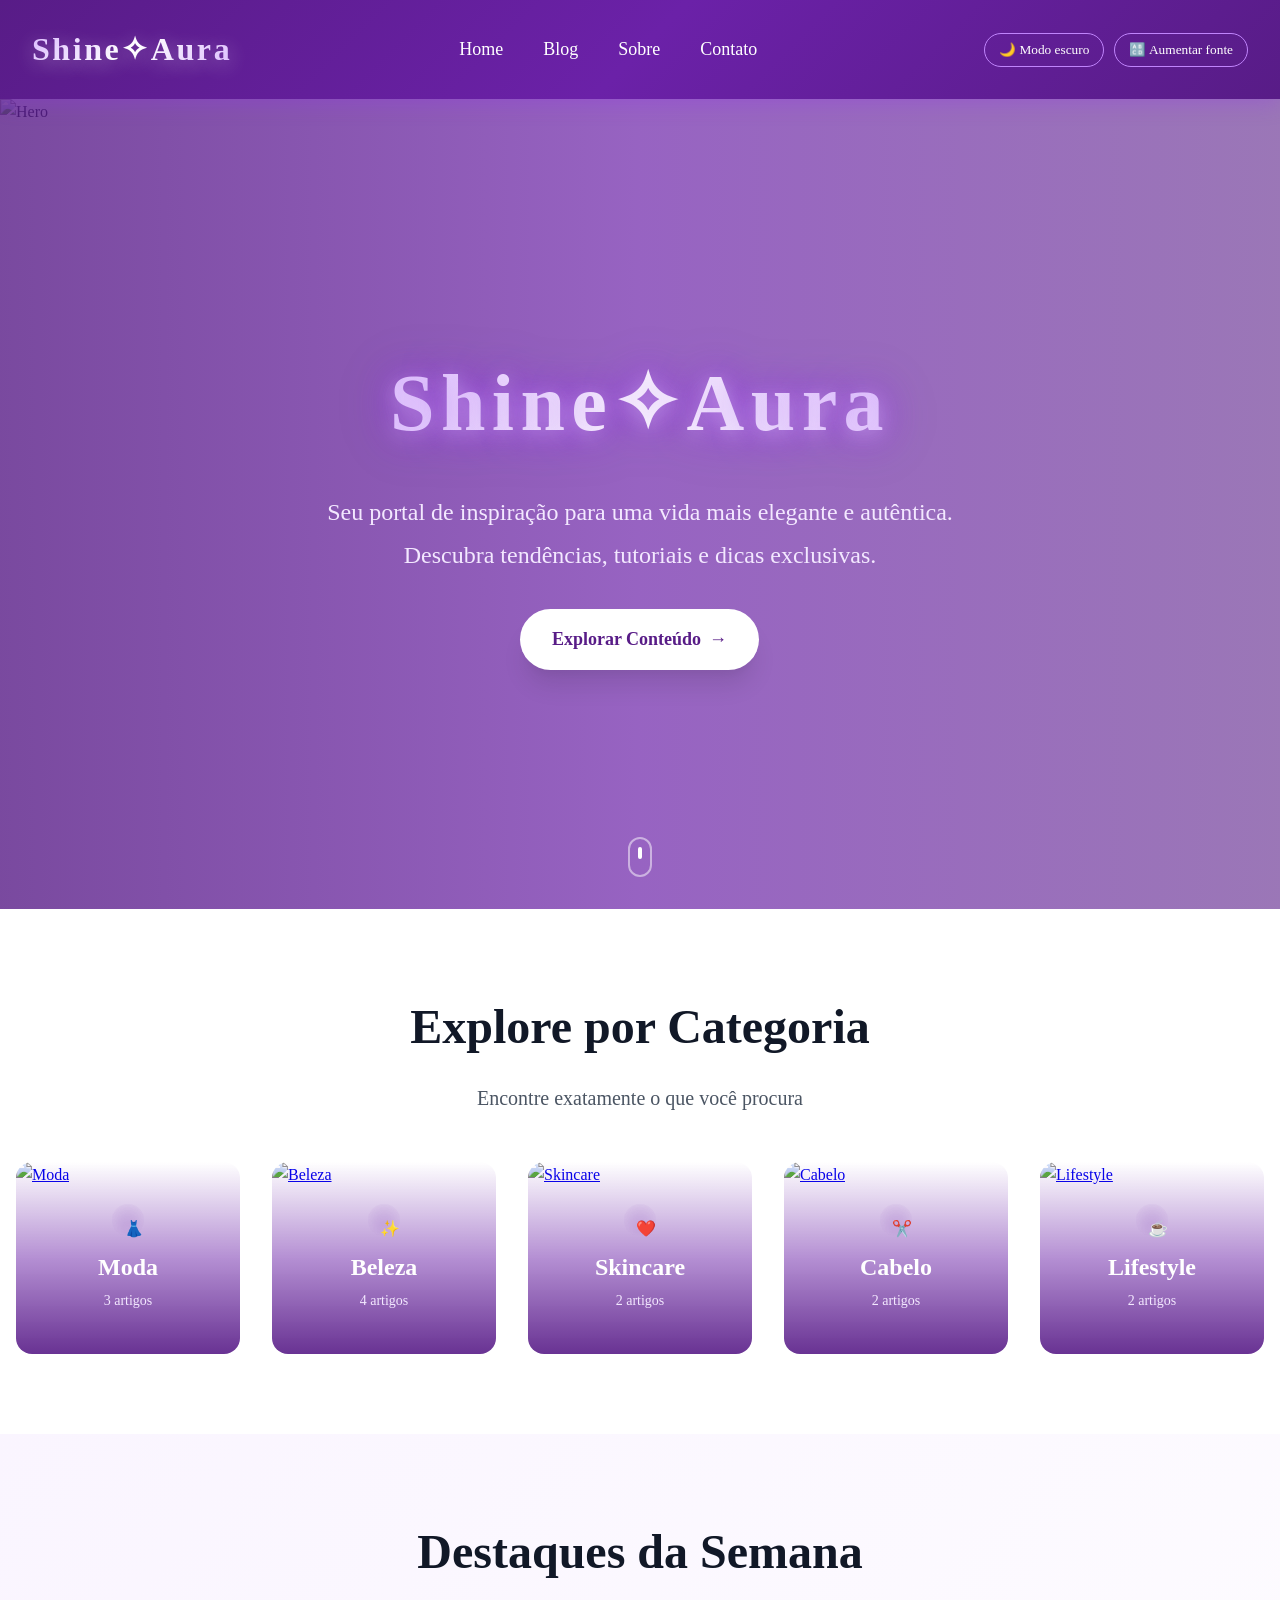
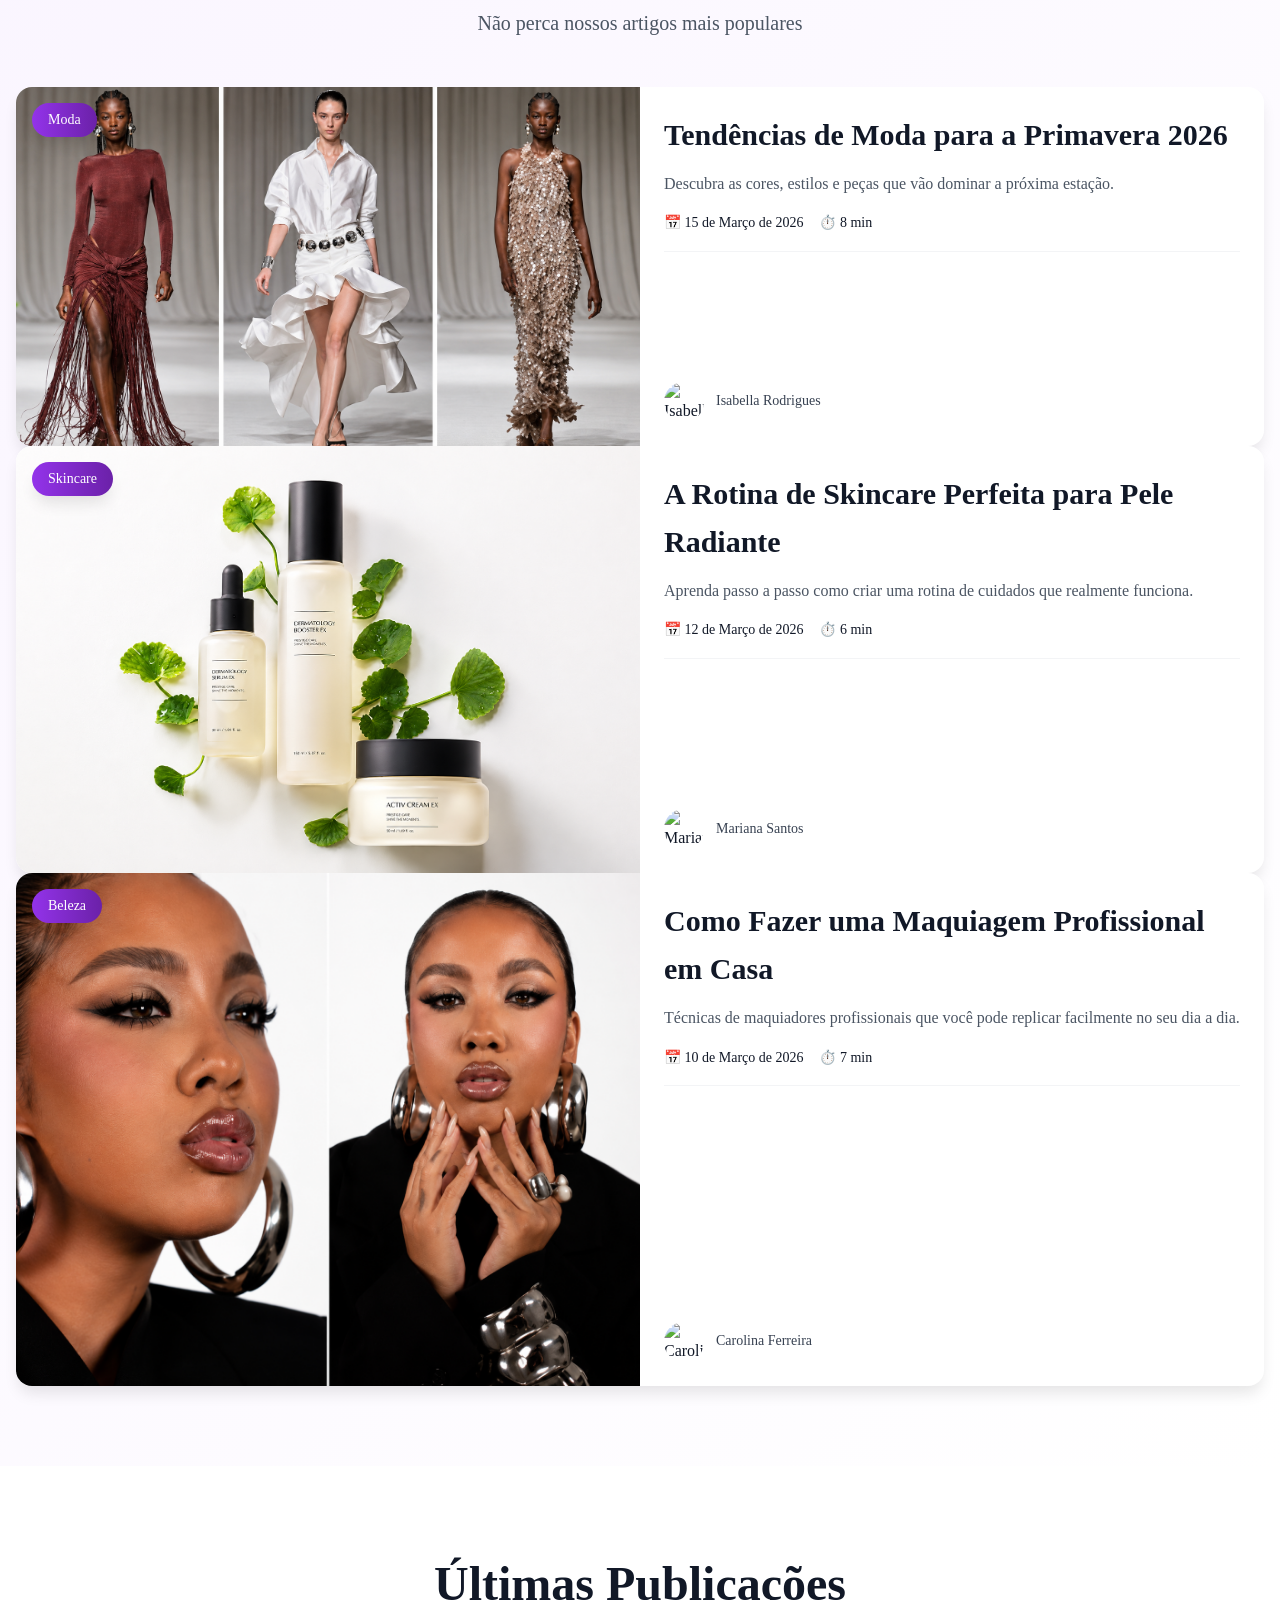
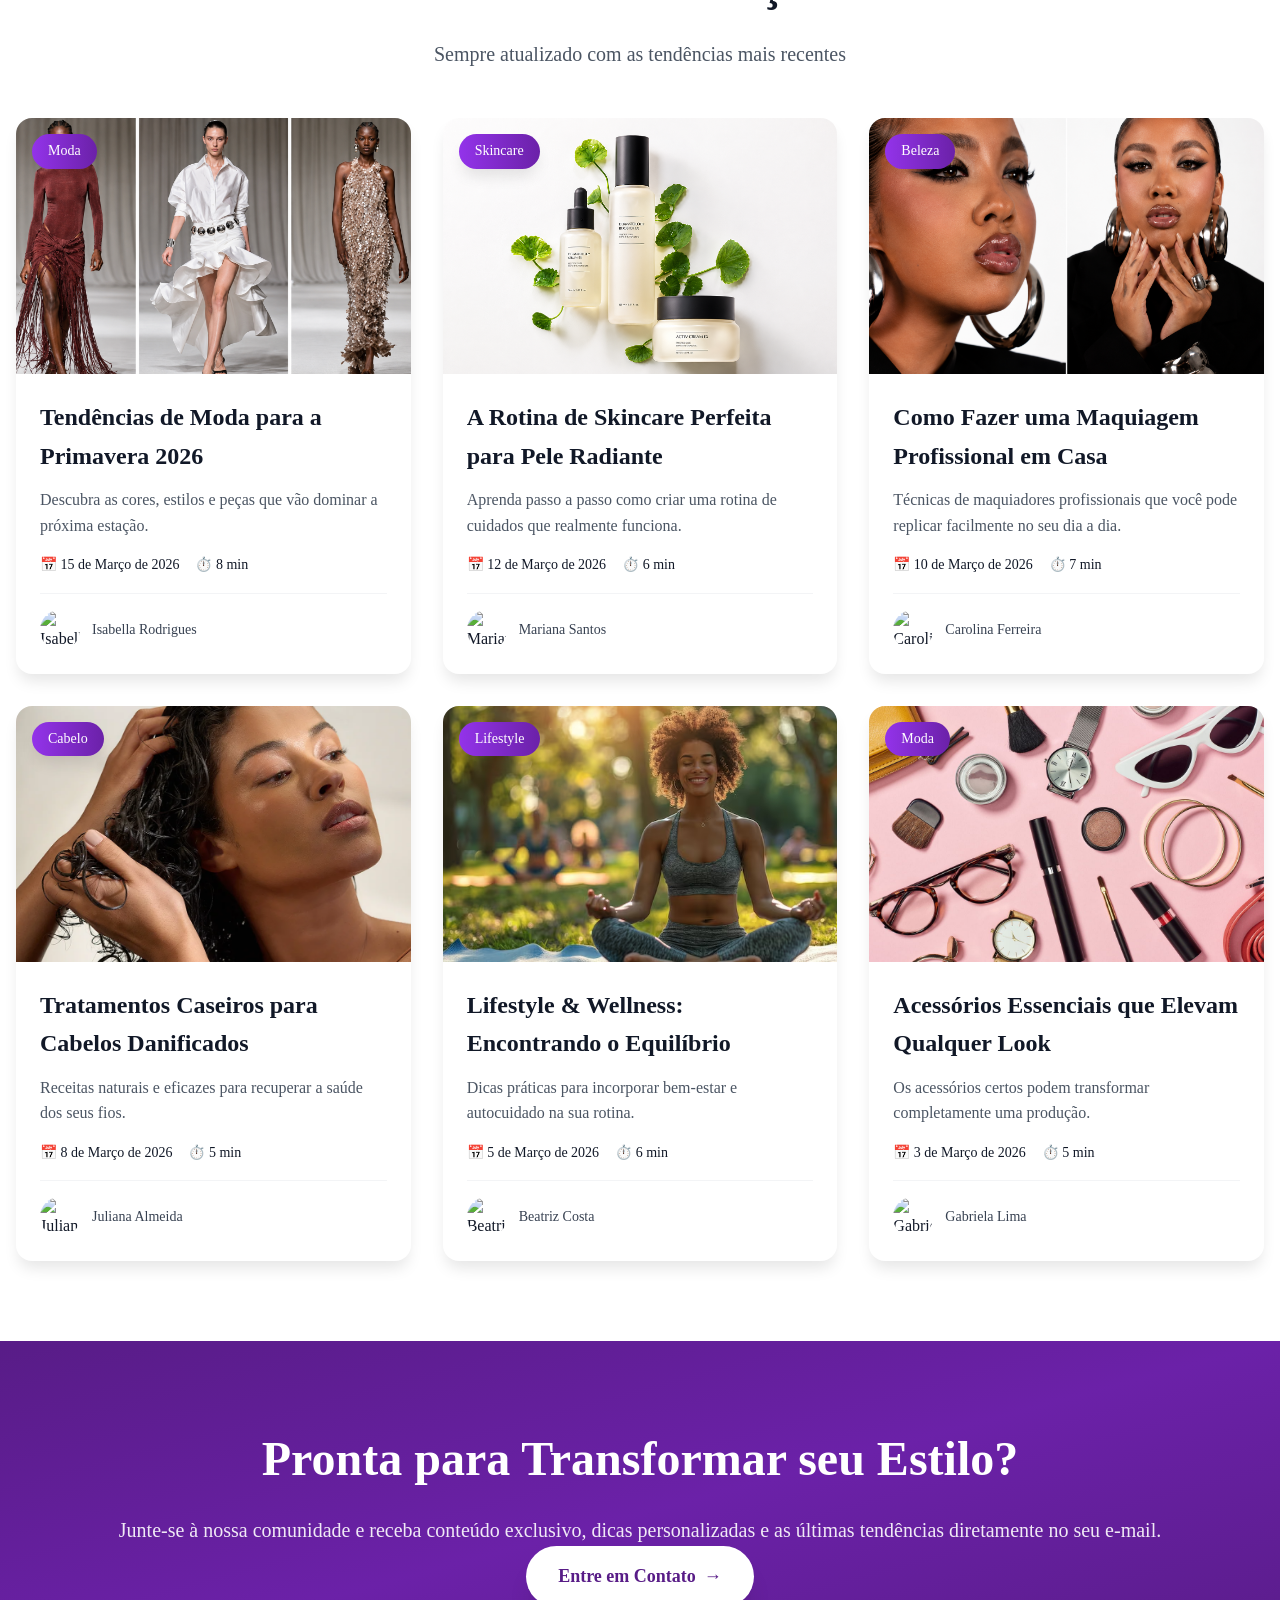
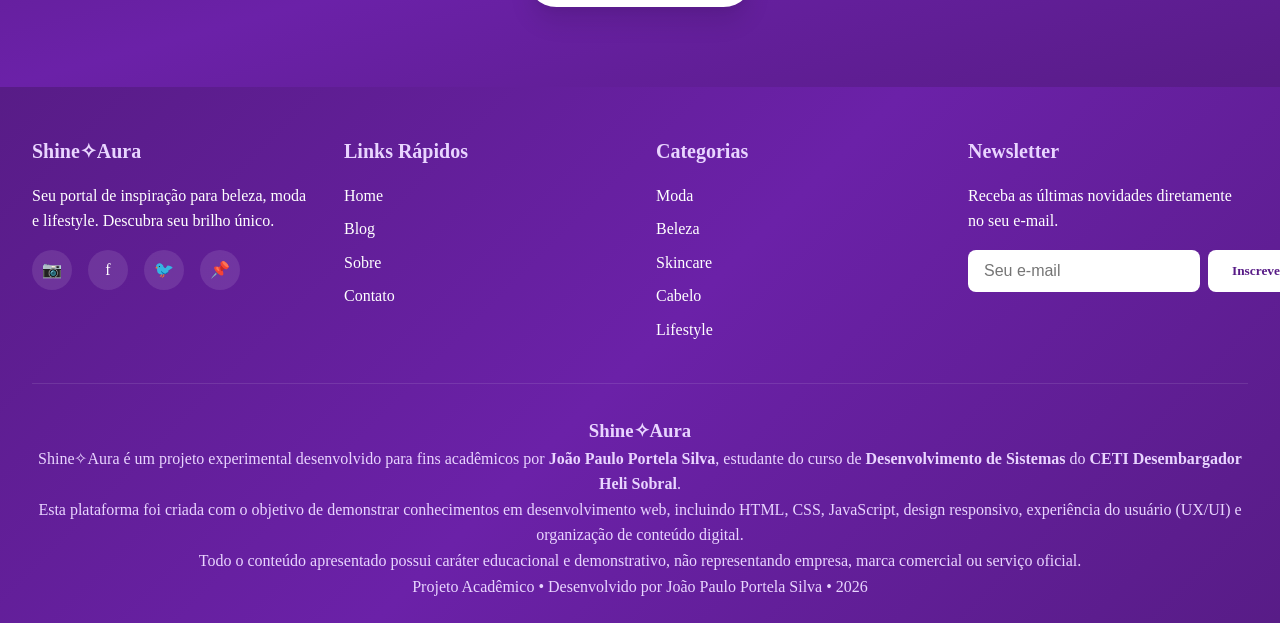
==== index.html @ 59c4547e "Add files via upload" ====
<!DOCTYPE html>
<html lang="pt-BR">
<head>
    <meta charset="UTF-8">
    <meta name="viewport" content="width=device-width, initial-scale=1.0">
    <title>Shine✧Aura - Seu Portal de Beleza, Moda e Lifestyle</title>
    <link rel="stylesheet" href="css/styles.css">
    <link rel="preconnect" href="https://fonts.googleapis.com">
    <link rel="preconnect" href="https://fonts.gstatic.com" crossorigin>
</head>
<body>
    <!-- Header -->
    <header>
        <div class="header-container">
            <a href="index.html" class="logo font-playfair">Shine✧Aura</a>
            <button class="mobile-menu-toggle" aria-label="Menu">☰</button>
            <nav>
                <ul>
                    <li><a href="index.html" class="font-cormorant">Home</a></li>
                    <li><a href="pages/blog.html" class="font-cormorant">Blog</a></li>
                    <li><a href="pages/sobre.html" class="font-cormorant">Sobre</a></li>
                    <li><a href="pages/contato.html" class="font-cormorant">Contato</a></li>
                </ul>
            </nav>
            <div class="theme-controls">
                <button id="theme-toggle" type="button" onclick="alterarTema()">🌙 Modo escuro</button>
                <button id="font-toggle" type="button" onclick="alterarFonte()">🔠 Aumentar fonte</button>
            </div>
        </div>
    </header>

    <!-- Hero Section -->
    <section class="hero-section">
        <div class="hero-background">
            <img src="https://images.unsplash.com/photo-1634826260499-7d97a6049913?crop=entropy&cs=tinysrgb&fit=max&fm=jpg&w=1920" alt="Hero">
            <div class="hero-overlay"></div>
        </div>
        <div class="hero-content">
            <h1 class="hero-title font-playfair">Shine✧Aura</h1>
            <p class="hero-subtitle font-lora">
                Seu portal de inspiração para uma vida mais elegante e autêntica. Descubra tendências, tutoriais e dicas exclusivas.
            </p>
            <a href="pages/blog.html" class="hero-btn font-cormorant">
                Explorar Conteúdo
                <span>→</span>
            </a>
        </div>
        <div class="scroll-indicator">
            <div class="scroll-indicator-inner">
                <div class="scroll-indicator-dot"></div>
            </div>
        </div>
    </section>

    <!-- Categories Section -->
    <section class="section">
        <div class="section-container">
            <div class="section-header fade-in">
                <h2 class="section-title font-playfair">Explore por Categoria</h2>
                <p class="section-subtitle font-lora">Encontre exatamente o que você procura</p>
            </div>
            <div class="grid grid-5" id="categories-grid"></div>
        </div>
    </section>

    <!-- Featured Posts Section -->
    <section class="section bg-gradient-purple">
        <div class="section-container">
            <div class="section-header fade-in">
                <h2 class="section-title font-playfair">Destaques da Semana</h2>
                <p class="section-subtitle font-lora">Não perca nossos artigos mais populares</p>
            </div>
            <div id="featured-posts"></div>
        </div>
    </section>

    <!-- Latest Posts Section -->
    <section class="section">
        <div class="section-container">
            <div class="section-header fade-in">
                <h2 class="section-title font-playfair">Últimas Publicações</h2>
                <p class="section-subtitle font-lora">Sempre atualizado com as tendências mais recentes</p>
            </div>
            <div class="grid grid-3" id="latest-posts"></div>
        </div>
    </section>

    <!-- CTA Section -->
    <section class="section bg-gradient-purple-dark" style="color: white;">
        <div class="section-container text-center">
            <h2 class="section-title font-playfair">Pronta para Transformar seu Estilo?</h2>
            <p class="section-subtitle font-lora" style="color: rgba(255,255,255,0.9);">
                Junte-se à nossa comunidade e receba conteúdo exclusivo, dicas personalizadas e as últimas tendências diretamente no seu e-mail.
            </p>
            <a href="pages/contato.html" class="hero-btn font-cormorant">
                Entre em Contato
                <span>→</span>
            </a>
        </div>
    </section>

    <!-- Footer -->
    <footer>
        <div class="footer-container">
            <div class="footer-content">
                <div class="footer-section">
                    <h3 class="font-playfair">Shine✧Aura</h3>
                    <p class="font-lora">Seu portal de inspiração para beleza, moda e lifestyle. Descubra seu brilho único.</p>
                    <div class="footer-social">
                        <a href="#" aria-label="Instagram">📷</a>
                        <a href="#" aria-label="Facebook">f</a>
                        <a href="#" aria-label="Twitter">🐦</a>
                        <a href="#" aria-label="Pinterest">📌</a>
                    </div>
                </div>
                <div class="footer-section">
                    <h3 class="font-playfair">Links Rápidos</h3>
                    <ul class="font-lora">
                        <li><a href="index.html">Home</a></li>
                        <li><a href="pages/blog.html">Blog</a></li>
                        <li><a href="pages/sobre.html">Sobre</a></li>
                        <li><a href="pages/contato.html">Contato</a></li>
                    </ul>
                </div>
                <div class="footer-section">
                    <h3 class="font-playfair">Categorias</h3>
                    <ul class="font-lora">
                        <li><a href="pages/blog.html">Moda</a></li>
                        <li><a href="pages/blog.html">Beleza</a></li>
                        <li><a href="pages/blog.html">Skincare</a></li>
                        <li><a href="pages/blog.html">Cabelo</a></li>
                        <li><a href="pages/blog.html">Lifestyle</a></li>
                    </ul>
                </div>
                <div class="footer-section">
                    <h3 class="font-playfair">Newsletter</h3>
                    <p class="font-lora">Receba as últimas novidades diretamente no seu e-mail.</p>
                    <form class="footer-newsletter">
                        <input type="email" placeholder="Seu e-mail" required>
                        <button type="submit" class="font-cormorant">Inscrever</button>
                    </form>
                </div>
            </div>
           <div class="footer-bottom font-lora">

    <h3>Shine✧Aura</h3>

    <p>
        Shine✧Aura é um projeto experimental desenvolvido para fins acadêmicos por
        <strong>João Paulo Portela Silva</strong>, estudante do curso de
        <strong>Desenvolvimento de Sistemas</strong> do
        <strong>CETI Desembargador Heli Sobral</strong>.
    </p>

    <p>
        Esta plataforma foi criada com o objetivo de demonstrar conhecimentos em
        desenvolvimento web, incluindo HTML, CSS, JavaScript, design responsivo,
        experiência do usuário (UX/UI) e organização de conteúdo digital.
    </p>

    <p>
        Todo o conteúdo apresentado possui caráter educacional e demonstrativo,
        não representando empresa, marca comercial ou serviço oficial.
    </p>

    <p class="footer-copy">
        Projeto Acadêmico • Desenvolvido por João Paulo Portela Silva • 2026
    </p>

</div>
    </footer>

    <script src="js/data.js"></script>
    <script src="js/main.js"></script>
</body>
</html>
---- css/styles.css ----
/* Reset e Base */
* {
  margin: 0;
  padding: 0;
  box-sizing: border-box;
}

:root {
  --purple-50: #faf5ff;
  --purple-100: #f3e8ff;
  --purple-200: #e9d5ff;
  --purple-300: #d8b4fe;
  --purple-600: #9333ea;
  --purple-700: #7e22ce;
  --purple-800: #6b21a8;
  --purple-900: #581c87;
  --gray-50: #f9fafb;
  --gray-100: #f3f4f6;
  --gray-200: #e5e7eb;
  --gray-600: #4b5563;
  --gray-700: #374151;
  --gray-900: #111827;
  --white: #ffffff;
  --black: #000000;
}

body {
  font-family: 'Lora', serif;
  line-height: 1.6;
  color: var(--gray-900);
  background-color: var(--white);
}

/* Fontes */
@import url('https://fonts.googleapis.com/css2?family=Playfair+Display:wght@400;500;600;700;800;900&family=Lora:wght@400;500;600;700&family=Cormorant+Garamond:wght@300;400;500;600;700&display=swap');

.font-playfair {
  font-family: 'Playfair Display', serif;
}

.font-lora {
  font-family: 'Lora', serif;
}

.font-cormorant {
  font-family: 'Cormorant Garamond', serif;
}

/* Header */
header {
  background: linear-gradient(135deg, var(--purple-900) 0%, var(--purple-800) 50%, var(--purple-900) 100%);
  padding: 1.5rem 0;
  position: sticky;
  top: 0;
  z-index: 1000;
  box-shadow: 0 4px 20px rgba(147, 51, 234, 0.3);
}

.header-container {
  max-width: 1280px;
  margin: 0 auto;
  padding: 0 2rem;
  display: flex;
  justify-content: space-between;
  align-items: center;
}

.logo {
  font-size: 2rem;
  font-weight: 700;
  background: linear-gradient(135deg, var(--purple-300) 0%, var(--white) 50%, var(--purple-300) 100%);
  -webkit-background-clip: text;
  -webkit-text-fill-color: transparent;
  background-clip: text;
  letter-spacing: 0.08em;
  text-shadow: 0 4px 20px rgba(255, 255, 255, 0.4);
  text-decoration: none;
}

nav ul {
  list-style: none;
  display: flex;
  gap: 2.5rem;
  align-items: center;
}

nav a {
  color: var(--white);
  text-decoration: none;
  font-size: 1.125rem;
  transition: all 0.3s ease;
  position: relative;
}

nav a:hover {
  color: var(--purple-300);
  transform: translateY(-2px);
}

nav a::after {
  content: '';
  position: absolute;
  bottom: -5px;
  left: 0;
  width: 0;
  height: 2px;
  background: var(--purple-300);
  transition: width 0.3s ease;
}

nav a:hover::after {
  width: 100%;
}

/* Mobile Menu Toggle */
.mobile-menu-toggle {
  display: none;
  background: none;
  border: none;
  color: var(--white);
  font-size: 1.5rem;
  cursor: pointer;
}

/* ================================
   CONTROLES DE ACESSIBILIDADE
================================ */
.theme-controls { display: flex; gap: 10px; align-items: center; }

.theme-controls button {
  border: 1px solid #c084fc;
  background: transparent;
  color: #ffffff;
  padding: 8px 14px;
  border-radius: 20px;
  cursor: pointer;
  font-family: inherit;
  transition: 0.3s;
}

.theme-controls button:hover { background: #ffffff; color: #581c87; }

/* ================================
   MODO ESCURO
================================ */
body.escuro { background: #121212; color: #f5f5f5; }
body.escuro header { background: #18121f; }
body.escuro .section { background: #121212; }
body.escuro .section-title,
body.escuro h1,
body.escuro h2,
body.escuro h3 { color: #ffffff; }
body.escuro .section-subtitle,
body.escuro p { color: #dddddd; }
body.escuro .theme-controls button { color: #ffffff; border-color: #c084fc; }
body.escuro .theme-controls button:hover { background: #c084fc; color: #18121f; }

/* ================================
   FONTE AUMENTADA
================================ */
body.fonte-grande { font-size: 18px; }
body.fonte-grande p { font-size: 1.1em; }
body.fonte-grande li,
body.fonte-grande a { font-size: 1.05em; }

/* Hero Section */
.hero-section {
  position: relative;
  min-height: 90vh;
  display: flex;
  align-items: center;
  justify-content: center;
  overflow: hidden;
}

.hero-background {
  position: absolute;
  inset: 0;
  z-index: 0;
}

.hero-background img {
  width: 100%;
  height: 100%;
  object-fit: cover;
  object-position: center;
}

.hero-overlay {
  position: absolute;
  inset: 0;
  background: linear-gradient(to right, rgba(88, 28, 135, 0.8), rgba(107, 33, 168, 0.7), rgba(88, 28, 135, 0.6));
}

.hero-content {
  position: relative;
  z-index: 10;
  max-width: 1280px;
  margin: 0 auto;
  padding: 0 2rem;
  text-align: center;
  color: var(--white);
}

.hero-title {
  font-size: clamp(3rem, 8vw, 5rem);
  margin-bottom: 1.5rem;
  background: linear-gradient(to right, var(--purple-300), var(--white), var(--purple-300));
  -webkit-background-clip: text;
  -webkit-text-fill-color: transparent;
  background-clip: text;
  letter-spacing: 0.08em;
  text-shadow: 0 4px 20px rgba(255, 255, 255, 0.4), 0 0 40px rgba(147, 51, 234, 0.6);
  filter: drop-shadow(0 2px 15px rgba(147, 51, 234, 0.5));
  animation: fadeInUp 0.8s ease-out 0.2s both;
}

.hero-subtitle {
  font-size: clamp(1.25rem, 3vw, 1.5rem);
  margin-bottom: 2rem;
  color: var(--purple-100);
  max-width: 42rem;
  margin-left: auto;
  margin-right: auto;
  line-height: 1.8;
  animation: fadeInUp 0.8s ease-out 0.4s both;
}

.hero-btn {
  display: inline-flex;
  align-items: center;
  gap: 0.5rem;
  padding: 1rem 2rem;
  background: var(--white);
  color: var(--purple-900);
  border-radius: 9999px;
  font-weight: 600;
  font-size: 1.125rem;
  text-decoration: none;
  box-shadow: 0 20px 25px -5px rgba(0, 0, 0, 0.1), 0 10px 10px -5px rgba(0, 0, 0, 0.04);
  transition: all 0.3s ease;
  animation: fadeInUp 0.8s ease-out 0.6s both;
}

.hero-btn:hover {
  transform: scale(1.05);
  box-shadow: 0 25px 50px -12px rgba(0, 0, 0, 0.25);
}

/* Scroll Indicator */
.scroll-indicator {
  position: absolute;
  bottom: 2rem;
  left: 50%;
  transform: translateX(-50%);
  animation: bounce 2s infinite;
}

.scroll-indicator-inner {
  width: 1.5rem;
  height: 2.5rem;
  border: 2px solid rgba(255, 255, 255, 0.5);
  border-radius: 9999px;
  display: flex;
  align-items: flex-start;
  justify-content: center;
  padding: 0.5rem;
}

.scroll-indicator-dot {
  width: 0.25rem;
  height: 0.75rem;
  background: var(--white);
  border-radius: 9999px;
}

/* Section */
.section {
  padding: 5rem 1rem;
}

.section-container {
  max-width: 1280px;
  margin: 0 auto;
}

.section-header {
  text-align: center;
  margin-bottom: 3rem;
}

.section-title {
  font-size: clamp(2.5rem, 5vw, 3rem);
  margin-bottom: 1rem;
}

.section-subtitle {
  font-size: 1.25rem;
  color: var(--gray-600);
}

/* Grid */
.grid {
  display: grid;
  gap: 2rem;
}

.grid-1 { grid-template-columns: repeat(1, 1fr); }
.grid-2 { grid-template-columns: repeat(2, 1fr); }
.grid-3 { grid-template-columns: repeat(3, 1fr); }
.grid-4 { grid-template-columns: repeat(4, 1fr); }
.grid-5 { grid-template-columns: repeat(5, 1fr); }

/* Category Card */
.category-card {
  position: relative;
  height: 12rem;
  border-radius: 1rem;
  overflow: hidden;
  cursor: pointer;
  transition: transform 0.3s ease;
}

.category-card:hover {
  transform: scale(1.05);
}

.category-card img {
  width: 100%;
  height: 100%;
  object-fit: cover;
  object-position: center;
  transition: transform 0.6s ease;
}

.category-card:hover img {
  transform: scale(1.1);
}

.category-overlay {
  position: absolute;
  inset: 0;
  background: linear-gradient(to top, rgba(88, 28, 135, 0.9), rgba(107, 33, 168, 0.5), transparent);
}

.category-content {
  position: absolute;
  inset: 0;
  display: flex;
  flex-direction: column;
  align-items: center;
  justify-content: center;
  color: var(--white);
  padding: 1.5rem;
}

.category-icon {
  width: 2rem;
  height: 2rem;
  margin-bottom: 0.75rem;
  padding: 0.75rem;
  background: rgba(255, 255, 255, 0.2);
  backdrop-filter: blur(10px);
  border-radius: 9999px;
  transition: transform 0.6s ease;
}

.category-card:hover .category-icon {
  transform: rotate(360deg);
}

.category-name {
  font-size: 1.5rem;
  margin-bottom: 0.25rem;
}

.category-count {
  font-size: 0.875rem;
  color: var(--purple-100);
}

/* Blog Card */
.blog-card {
  background: var(--white);
  border-radius: 1rem;
  overflow: hidden;
  box-shadow: 0 10px 15px -3px rgba(0, 0, 0, 0.1);
  transition: all 0.3s ease;
  height: 100%;
  display: flex;
  flex-direction: column;
}

.blog-card:hover {
  transform: translateY(-8px);
  box-shadow: 0 25px 50px -12px rgba(0, 0, 0, 0.25);
}

.blog-card-image {
  position: relative;
  height: 16rem;
  overflow: hidden;
}

.blog-card-image img {
  width: 100%;
  height: 100%;
  object-fit: cover;
  object-position: center;
  transition: transform 0.6s ease;
}

.blog-card:hover .blog-card-image img {
  transform: scale(1.1);
}

.blog-card-badge {
  position: absolute;
  top: 1rem;
  left: 1rem;
  padding: 0.375rem 1rem;
  background: linear-gradient(to right, var(--purple-600), var(--purple-800));
  color: var(--white);
  font-size: 0.875rem;
  border-radius: 9999px;
  box-shadow: 0 10px 15px -3px rgba(0, 0, 0, 0.1);
}

.blog-card-overlay {
  position: absolute;
  inset: 0;
  background: linear-gradient(to top, rgba(0, 0, 0, 0.5), transparent);
  opacity: 0;
  transition: opacity 0.3s ease;
}

.blog-card:hover .blog-card-overlay {
  opacity: 1;
}

.blog-card-content {
  padding: 1.5rem;
  flex: 1;
  display: flex;
  flex-direction: column;
}

.blog-card-title {
  font-size: 1.5rem;
  margin-bottom: 0.75rem;
  color: var(--gray-900);
  transition: color 0.3s ease;
}

.blog-card:hover .blog-card-title {
  color: var(--purple-700);
}

.blog-card-excerpt {
  color: var(--gray-600);
  margin-bottom: 1rem;
  display: -webkit-box;
  -webkit-line-clamp: 2;
  line-clamp: 2;
  -webkit-box-orient: vertical;
  overflow: hidden;
}

.blog-card-meta {
  display: flex;
  align-items: center;
  gap: 1rem;
  font-size: 0.875rem;
  color: var(--gray-500);
  margin-bottom: 1rem;
  padding-bottom: 1rem;
  border-bottom: 1px solid var(--gray-100);
}

.blog-card-meta-item {
  display: flex;
  align-items: center;
  gap: 0.25rem;
}

.blog-card-author {
  display: flex;
  align-items: center;
  gap: 0.75rem;
  margin-top: auto;
}

.blog-card-author img {
  width: 2.5rem;
  height: 2.5rem;
  border-radius: 9999px;
  object-fit: cover;
  object-position: center;
}

.blog-card-author-name {
  font-size: 0.875rem;
  color: var(--gray-700);
}

/* Featured Blog Card */
.blog-card-featured {
  display: flex;
  flex-direction: row;
}

.blog-card-featured .blog-card-image {
  width: 50%;
  height: auto;
}

.blog-card-featured .blog-card-content {
  width: 50%;
  display: flex;
  flex-direction: column;
  justify-content: center;
}

.blog-card-featured .blog-card-title {
  font-size: 1.875rem;
}

/* Footer */
footer {
  background: linear-gradient(135deg, var(--purple-900) 0%, var(--purple-800) 50%, var(--purple-900) 100%);
  color: var(--white);
  padding: 3rem 0 1.5rem;
}

.footer-container {
  max-width: 1280px;
  margin: 0 auto;
  padding: 0 2rem;
}

.footer-content {
  display: grid;
  grid-template-columns: repeat(auto-fit, minmax(250px, 1fr));
  gap: 2rem;
  margin-bottom: 2rem;
}

.footer-section h3 {
  font-size: 1.25rem;
  margin-bottom: 1rem;
  color: var(--purple-200);
}

.footer-section ul {
  list-style: none;
}

.footer-section li {
  margin-bottom: 0.5rem;
}

.footer-section a {
  color: var(--white);
  text-decoration: none;
  transition: color 0.3s ease;
}

.footer-section a:hover {
  color: var(--purple-300);
}

.footer-newsletter {
  display: flex;
  gap: 0.5rem;
  margin-top: 1rem;
}

.footer-newsletter input {
  flex: 1;
  padding: 0.75rem 1rem;
  border: none;
  border-radius: 0.5rem;
  font-size: 1rem;
}

.footer-newsletter button {
  padding: 0.75rem 1.5rem;
  background: var(--white);
  color: var(--purple-900);
  border: none;
  border-radius: 0.5rem;
  font-weight: 600;
  cursor: pointer;
  transition: transform 0.3s ease;
}

.footer-newsletter button:hover {
  transform: scale(1.05);
}

.footer-social {
  display: flex;
  gap: 1rem;
  margin-top: 1rem;
}

.footer-social a {
  width: 2.5rem;
  height: 2.5rem;
  display: flex;
  align-items: center;
  justify-content: center;
  background: rgba(255, 255, 255, 0.1);
  border-radius: 9999px;
  transition: all 0.3s ease;
}

.footer-social a:hover {
  background: var(--white);
  color: var(--purple-900);
  transform: translateY(-3px);
}

.footer-bottom {
  text-align: center;
  padding-top: 2rem;
  border-top: 1px solid rgba(255, 255, 255, 0.1);
  color: var(--purple-200);
}

/* Background Gradients */
.bg-gradient-purple {
  background: linear-gradient(to bottom right, var(--purple-50), var(--white));
}

.bg-gradient-purple-dark {
  background: linear-gradient(to bottom right, var(--purple-900), var(--purple-800), var(--purple-900));
}

/* Animations */
@keyframes fadeInUp {
  from {
    opacity: 0;
    transform: translateY(30px);
  }
  to {
    opacity: 1;
    transform: translateY(0);
  }
}

@keyframes bounce {
  0%, 100% {
    transform: translateX(-50%) translateY(0);
  }
  50% {
    transform: translateX(-50%) translateY(10px);
  }
}

.fade-in {
  animation: fadeInUp 0.5s ease-out both;
}

/* Responsive */
@media (max-width: 1024px) {
  .grid-5 { grid-template-columns: repeat(3, 1fr); }
  .grid-4 { grid-template-columns: repeat(2, 1fr); }
  .blog-card-featured {
    flex-direction: column;
  }
  .blog-card-featured .blog-card-image,
  .blog-card-featured .blog-card-content {
    width: 100%;
  }
}

@media (max-width: 768px) {
  .mobile-menu-toggle {
    display: block;
  }

  .header-container { flex-wrap: wrap; gap: 1rem; }
  .theme-controls { width: 100%; justify-content: center; }

  nav ul {
    display: none;
    flex-direction: column;
    position: absolute;
    top: 100%;
    left: 0;
    right: 0;
    background: var(--purple-900);
    padding: 1rem;
    gap: 1rem;
  }

  nav ul.active {
    display: flex;
  }

  .grid-5,
  .grid-4,
  .grid-3,
  .grid-2 {
    grid-template-columns: repeat(1, 1fr);
  }

  .hero-title {
    font-size: 3rem;
  }
}

/* Utilities */
.text-center { text-align: center; }
.mt-8 { margin-top: 2rem; }
.mb-8 { margin-bottom: 2rem; }
.hidden { display: none; }

/* Filter Buttons */
.filter-btn {
  padding: 0.75rem 1.5rem;
  background: white;
  color: var(--purple-700);
  border: 2px solid var(--purple-200);
  border-radius: 9999px;
  font-size: 1rem;
  font-weight: 600;
  cursor: pointer;
  transition: all 0.3s ease;
}

.filter-btn:hover {
  background: var(--purple-50);
  border-color: var(--purple-600);
  transform: translateY(-2px);
}

.filter-btn.active {
  background: linear-gradient(to right, var(--purple-600), var(--purple-800));
  color: white;
  border-color: transparent;
}

/* Special positioning for portrait images */
.blog-card-image img[src*="Urias_cantora"] {
  object-position: center 20%;
}

.hero-background img[src*="Urias_cantora"] {
  object-position: center 30%;
}

/* Article Page Styles */
#article-hero img {
  border-radius: 0;
}

#article-hero img[src*="Urias_cantora"] {
  object-position: center 25%;
}

#article-hero img[src*="minha_imagem"] {
  object-position: center 30%;
}

article h2 {
  scroll-margin-top: 100px;
}

article p {
  text-align: justify;
}

article img {
  max-width: 100%;
  height: auto;
  border-radius: 0.5rem;
  margin: 2rem 0;
}

/* Smooth scroll */
html {
  scroll-behavior: smooth;
}
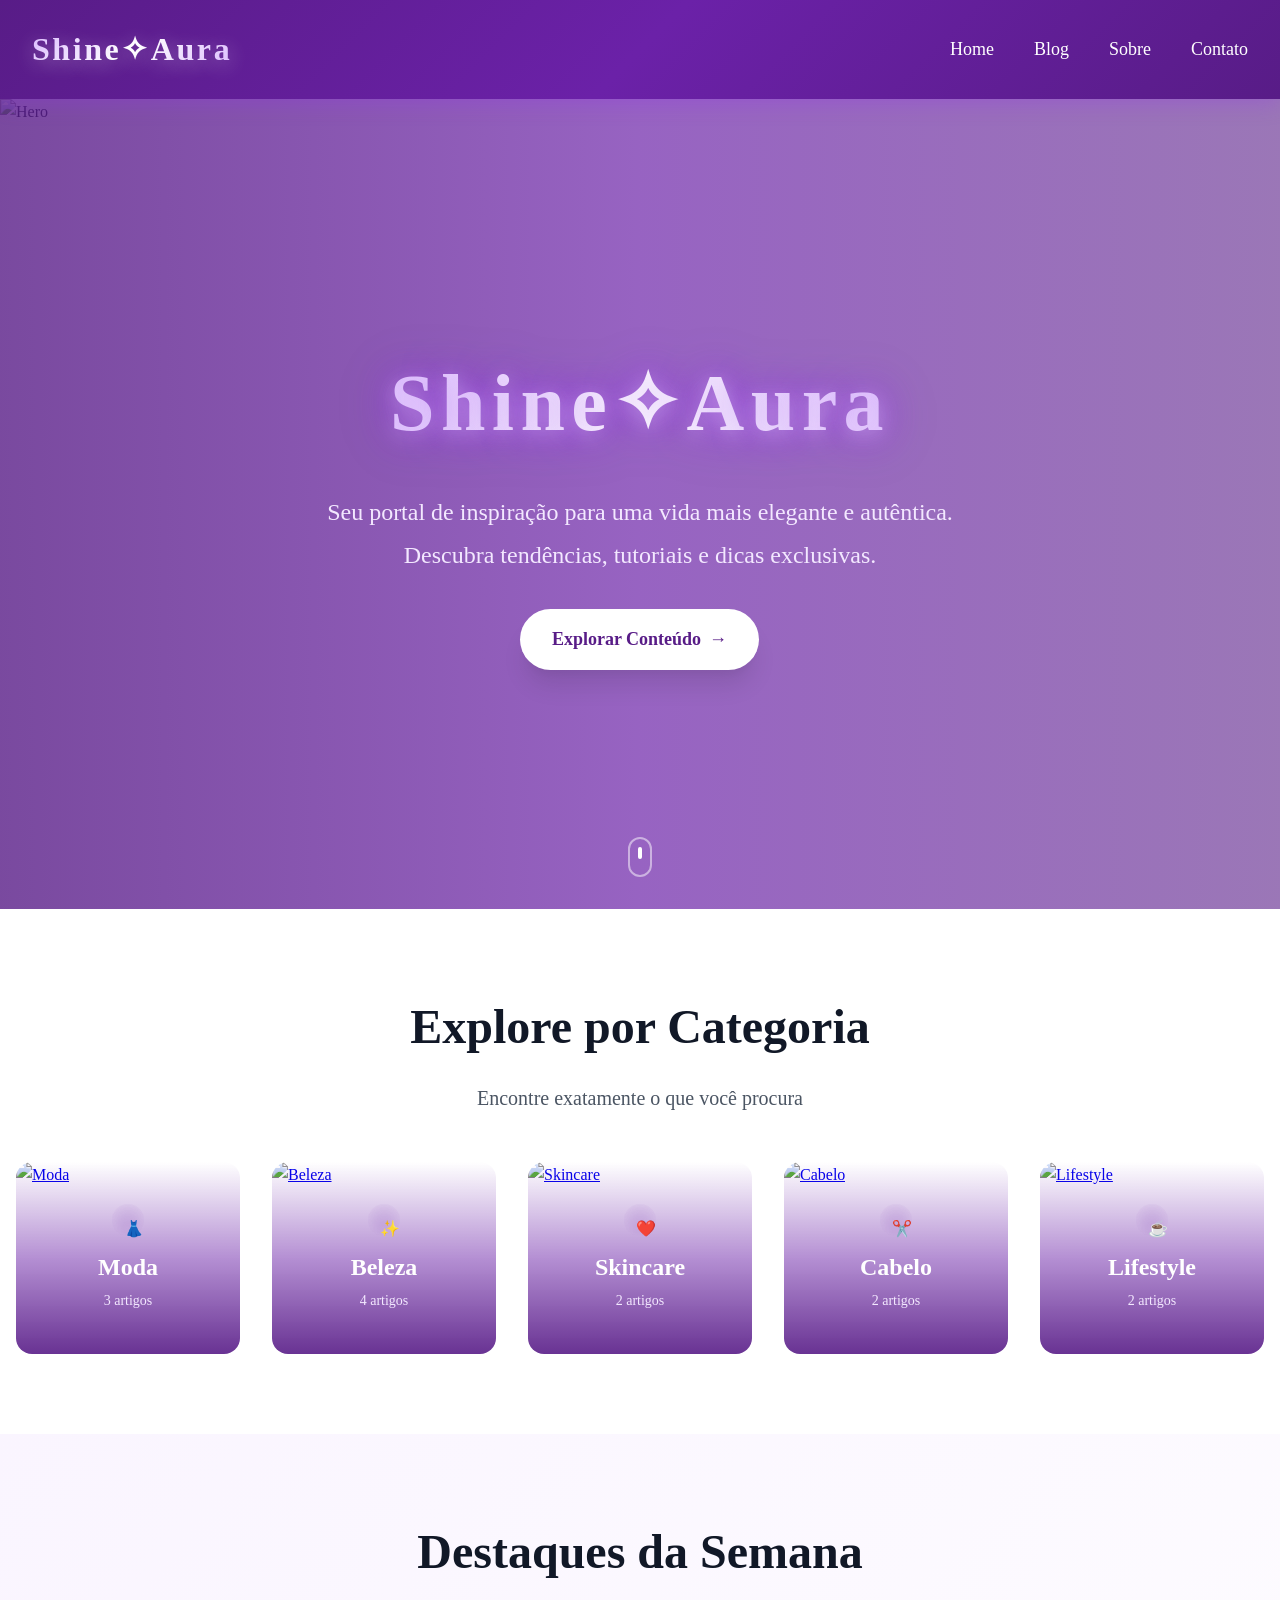
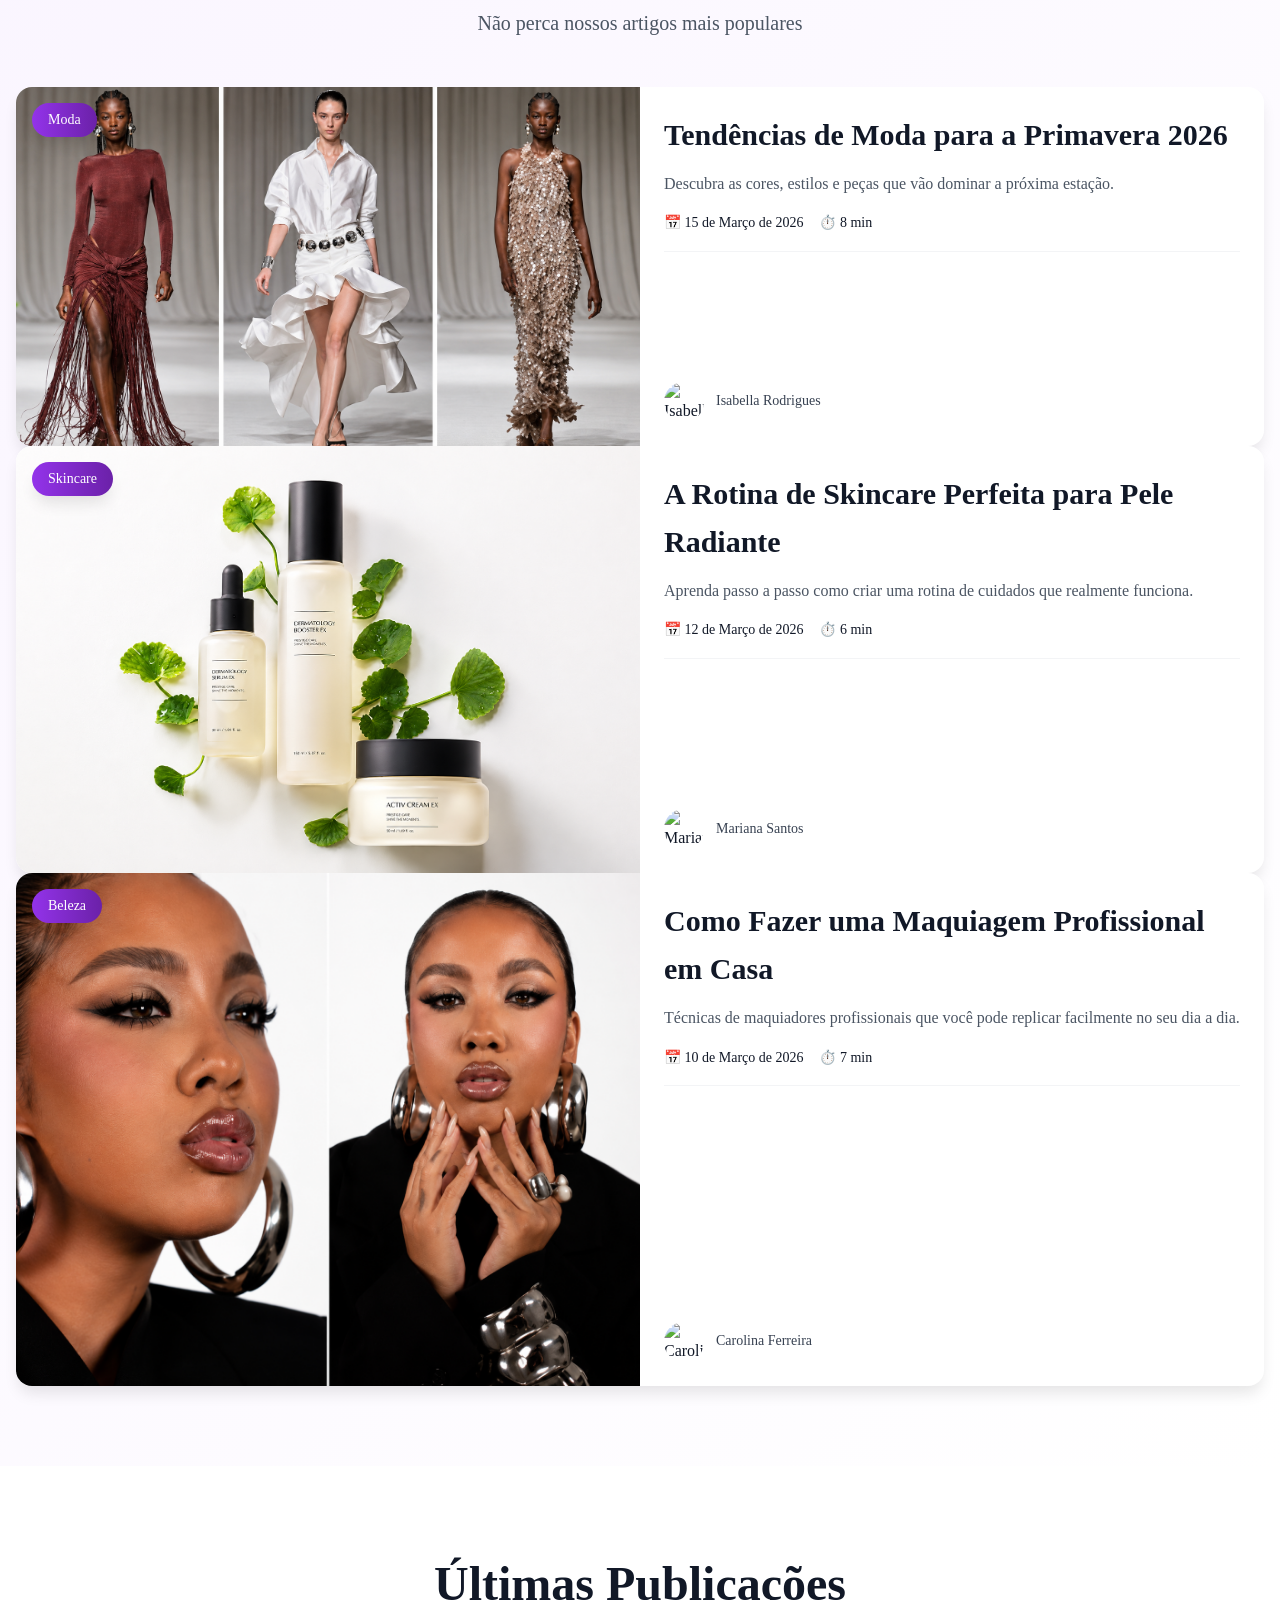
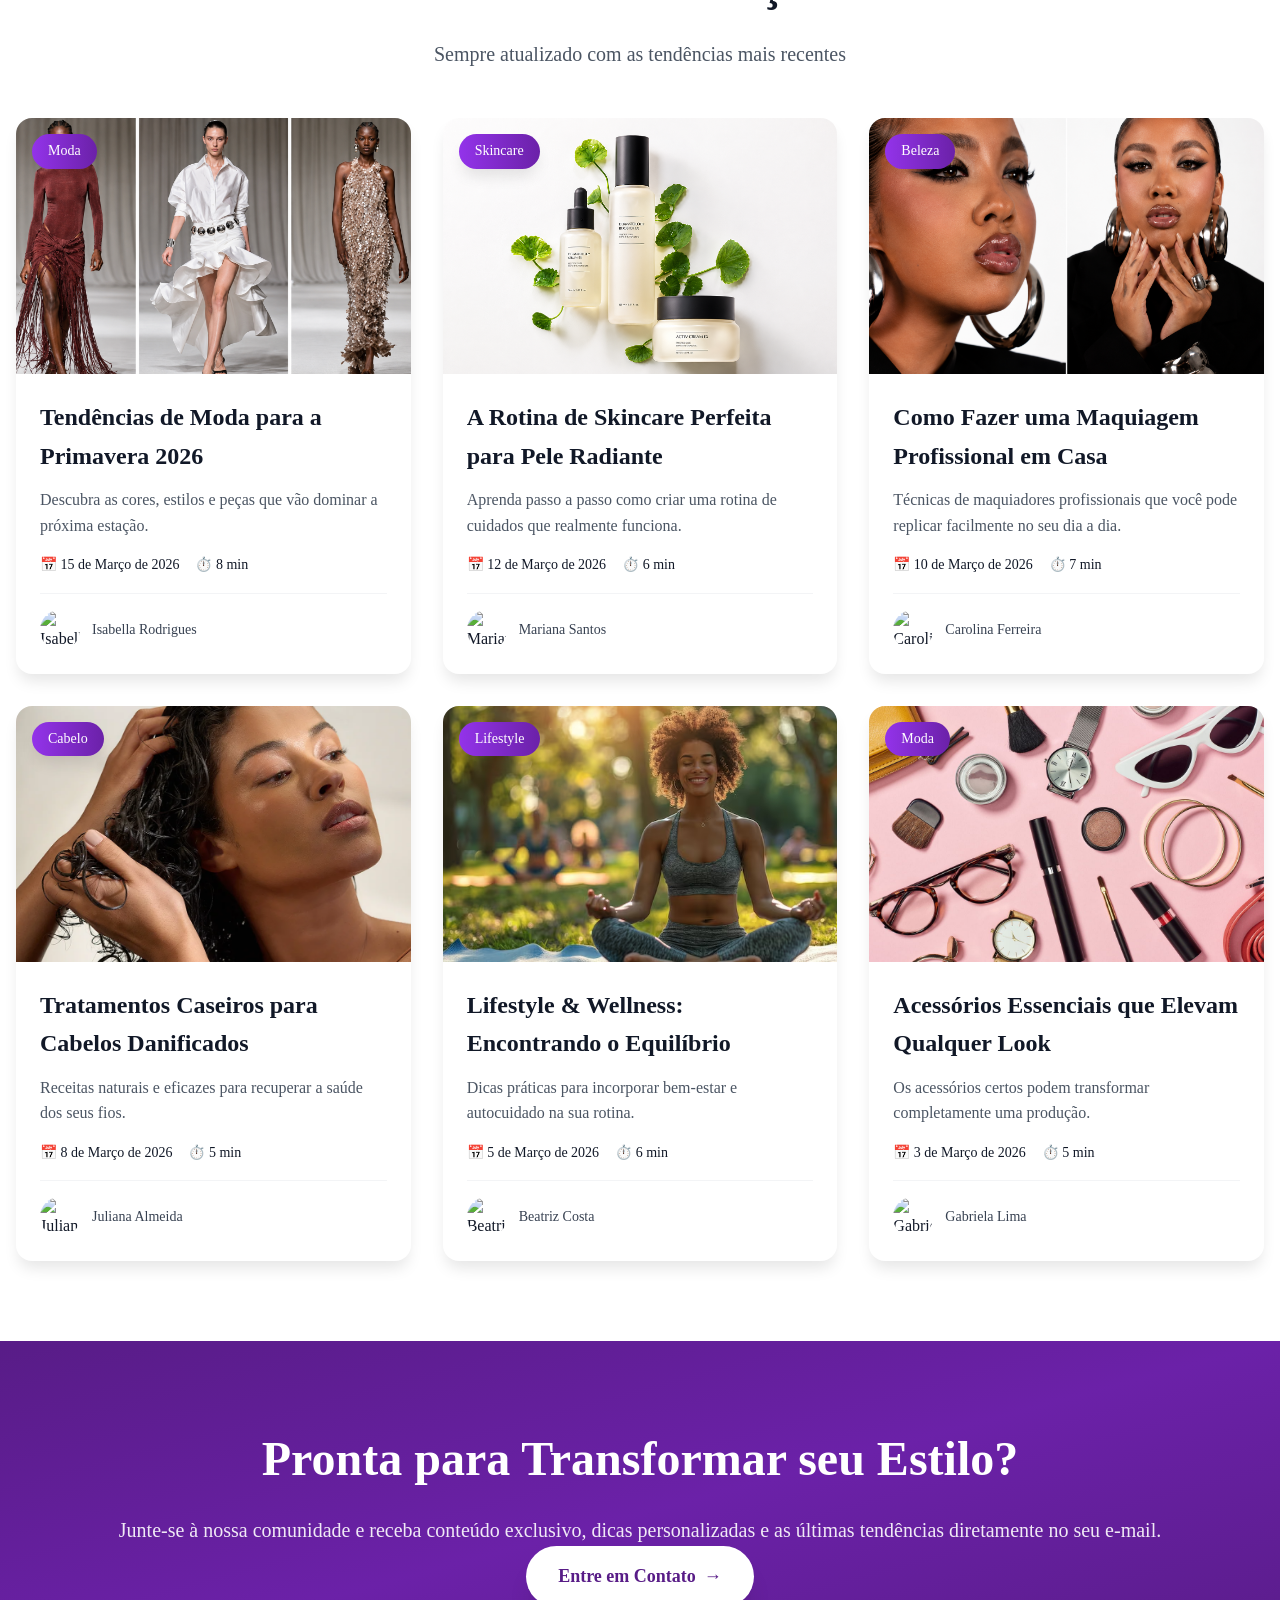
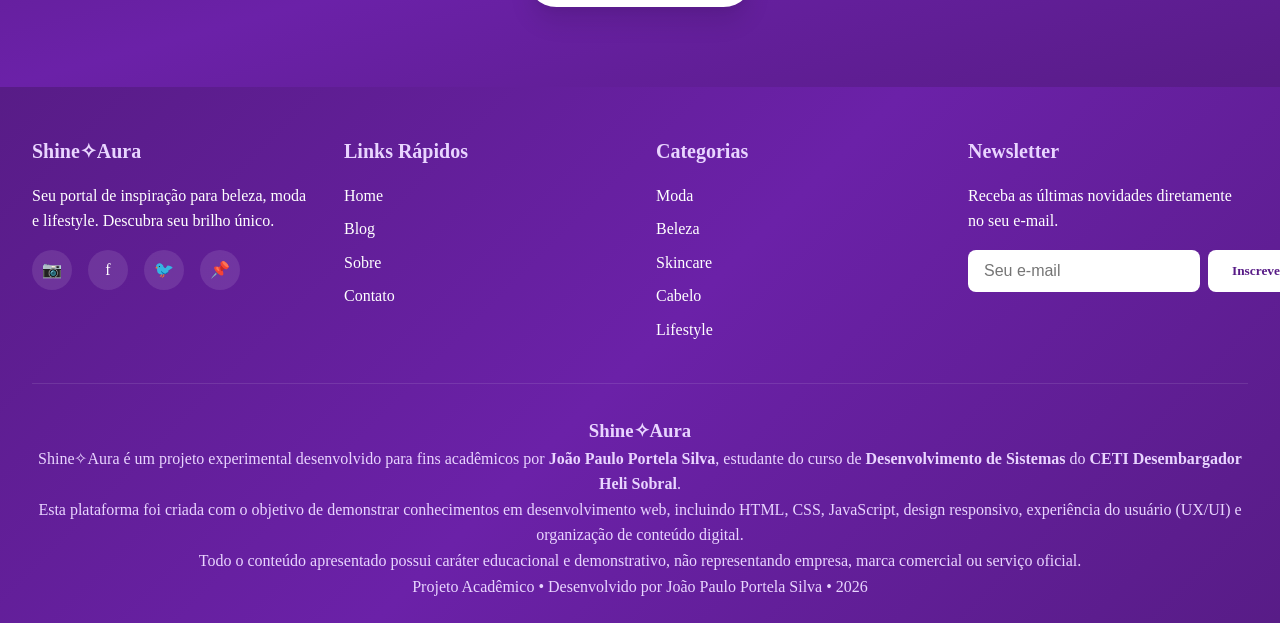
==== commit 064aa0c0: "Remove theme controls from index.html Removed theme controls buttons for dark mode and font size adj" ====
--- a/index.html
+++ b/index.html
@@ -22,10 +22,6 @@
                     <li><a href="pages/contato.html" class="font-cormorant">Contato</a></li>
                 </ul>
             </nav>
-            <div class="theme-controls">
-                <button id="theme-toggle" type="button" onclick="alterarTema()">🌙 Modo escuro</button>
-                <button id="font-toggle" type="button" onclick="alterarFonte()">🔠 Aumentar fonte</button>
-            </div>
         </div>
     </header>
 
@@ -174,3 +170,4 @@
     <script src="js/main.js"></script>
 </body>
 </html>
+
